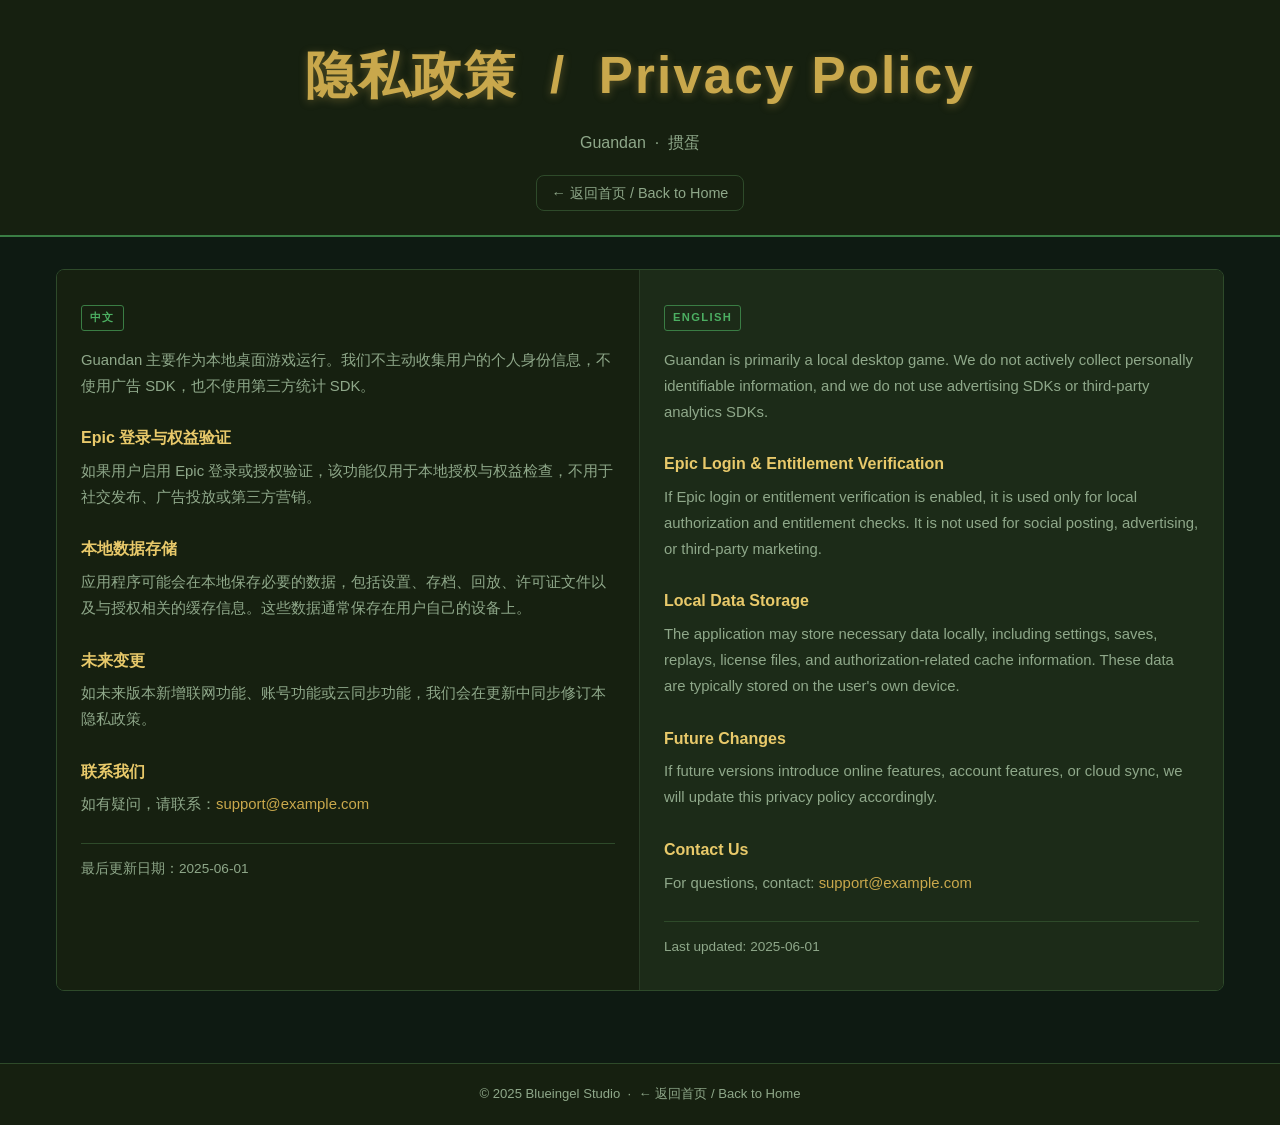
==== privacy.html @ f44f0545 "Create Guandan static website for GitHub Pages Agent-Logs-Url: https://github.com/shupengzhu/blueing" ====
<!DOCTYPE html>
<html lang="zh-CN">
<head>
  <meta charset="UTF-8" />
  <meta name="viewport" content="width=device-width, initial-scale=1.0" />
  <meta name="description" content="Guandan 掼蛋隐私政策 – Privacy Policy for the Guandan desktop game." />
  <title>隐私政策 / Privacy Policy – Guandan</title>
  <link rel="stylesheet" href="styles.css" />
  <link rel="icon" type="image/svg+xml" href="favicon.svg" />
</head>
<body>

  <!-- ── Site Header ──────────────────────────────────────── -->
  <header class="site-header">
    <div class="game-title">隐私政策 &nbsp;/&nbsp; Privacy Policy</div>
    <p class="game-subtitle">Guandan &nbsp;·&nbsp; 掼蛋</p>
    <nav>
      <a href="index.html">← 返回首页 / Back to Home</a>
    </nav>
  </header>

  <!-- ── Main two-column content ──────────────────────────── -->
  <main class="main-wrapper">
    <div class="bilingual-grid">

      <!-- ══ LEFT – Chinese ══════════════════════════════════ -->
      <div class="col-zh">
        <span class="col-lang-label">中文</span>

        <div class="privacy-section">
          <p>
            Guandan 主要作为本地桌面游戏运行。我们不主动收集用户的个人身份信息，不使用广告 SDK，也不使用第三方统计 SDK。
          </p>
        </div>

        <div class="privacy-section">
          <h3>Epic 登录与权益验证</h3>
          <p>
            如果用户启用 Epic 登录或授权验证，该功能仅用于本地授权与权益检查，不用于社交发布、广告投放或第三方营销。
          </p>
        </div>

        <div class="privacy-section">
          <h3>本地数据存储</h3>
          <p>
            应用程序可能会在本地保存必要的数据，包括设置、存档、回放、许可证文件以及与授权相关的缓存信息。这些数据通常保存在用户自己的设备上。
          </p>
        </div>

        <div class="privacy-section">
          <h3>未来变更</h3>
          <p>
            如未来版本新增联网功能、账号功能或云同步功能，我们会在更新中同步修订本隐私政策。
          </p>
        </div>

        <div class="privacy-section">
          <h3>联系我们</h3>
          <p>
            如有疑问，请联系：<a href="mailto:support@example.com">support@example.com</a>
          </p>
        </div>

        <div class="last-updated">
          最后更新日期：2025-06-01
        </div>
      </div>
      <!-- ══ end LEFT ════════════════════════════════════════ -->

      <!-- ══ RIGHT – English ═════════════════════════════════ -->
      <div class="col-en">
        <span class="col-lang-label">English</span>

        <div class="privacy-section">
          <p>
            Guandan is primarily a local desktop game. We do not actively collect personally identifiable information, and we do not use advertising SDKs or third-party analytics SDKs.
          </p>
        </div>

        <div class="privacy-section">
          <h3>Epic Login &amp; Entitlement Verification</h3>
          <p>
            If Epic login or entitlement verification is enabled, it is used only for local authorization and entitlement checks. It is not used for social posting, advertising, or third-party marketing.
          </p>
        </div>

        <div class="privacy-section">
          <h3>Local Data Storage</h3>
          <p>
            The application may store necessary data locally, including settings, saves, replays, license files, and authorization-related cache information. These data are typically stored on the user's own device.
          </p>
        </div>

        <div class="privacy-section">
          <h3>Future Changes</h3>
          <p>
            If future versions introduce online features, account features, or cloud sync, we will update this privacy policy accordingly.
          </p>
        </div>

        <div class="privacy-section">
          <h3>Contact Us</h3>
          <p>
            For questions, contact: <a href="mailto:support@example.com">support@example.com</a>
          </p>
        </div>

        <div class="last-updated">
          Last updated: 2025-06-01
        </div>
      </div>
      <!-- ══ end RIGHT ═══════════════════════════════════════ -->

    </div>
  </main>

  <!-- ── Footer ───────────────────────────────────────────── -->
  <footer class="site-footer">
    <p>
      &copy; 2025 Blueingel Studio &nbsp;·&nbsp;
      <a href="index.html">← 返回首页 / Back to Home</a>
    </p>
  </footer>

</body>
</html>
---- styles.css ----
/* =========================================================
   Guandan – Shared Stylesheet
   Theme: dark background, green felt, gold accents
   Layout: two-column bilingual (ZH left / EN right)
   ========================================================= */

/* ── Reset & base ─────────────────────────────────────────── */
*, *::before, *::after {
  box-sizing: border-box;
  margin: 0;
  padding: 0;
}

:root {
  --bg:          #0e1a12;
  --surface:     #162010;
  --surface2:    #1c2b18;
  --border:      #2e4a2a;
  --gold:        #c9a84c;
  --gold-light:  #e8c96a;
  --green:       #3a7d44;
  --green-light: #4caf62;
  --text-main:   #e8e6e0;
  --text-muted:  #8fa88a;
  --text-en:     #d4d0c4;
  --divider:     #2a3d26;
  --radius:      8px;
  --font-zh:     "PingFang SC", "Microsoft YaHei", "Noto Sans SC", sans-serif;
  --font-en:     "Segoe UI", "Helvetica Neue", Arial, sans-serif;
}

html {
  font-size: 16px;
  scroll-behavior: smooth;
}

body {
  background-color: var(--bg);
  color: var(--text-main);
  font-family: var(--font-en);
  line-height: 1.7;
  min-height: 100vh;
  display: flex;
  flex-direction: column;
}

a {
  color: var(--gold);
  text-decoration: none;
}
a:hover {
  color: var(--gold-light);
  text-decoration: underline;
}

/* ── Site header ──────────────────────────────────────────── */
.site-header {
  background: var(--surface);
  border-bottom: 2px solid var(--green);
  padding: 2rem 1.5rem 1.5rem;
  text-align: center;
}

.site-header .game-title {
  font-size: clamp(2rem, 5vw, 3.2rem);
  font-weight: 700;
  letter-spacing: 0.04em;
  color: var(--gold);
  font-family: var(--font-zh);
  text-shadow: 0 2px 8px rgba(201, 168, 76, 0.35);
}

.site-header .game-subtitle {
  margin-top: 0.6rem;
  font-size: clamp(0.85rem, 2vw, 1rem);
  color: var(--text-muted);
  max-width: 700px;
  margin-left: auto;
  margin-right: auto;
}

.site-header nav {
  margin-top: 1.2rem;
  display: flex;
  justify-content: center;
  gap: 1.5rem;
  flex-wrap: wrap;
  font-size: 0.9rem;
}

.site-header nav a {
  color: var(--text-muted);
  border: 1px solid var(--border);
  padding: 0.3rem 0.9rem;
  border-radius: var(--radius);
  transition: color 0.2s, border-color 0.2s;
}
.site-header nav a:hover {
  color: var(--gold);
  border-color: var(--gold);
  text-decoration: none;
}

/* ── Main two-column layout ───────────────────────────────── */
.main-wrapper {
  flex: 1;
  width: 100%;
  max-width: 1200px;
  margin: 0 auto;
  padding: 2rem 1rem;
}

.bilingual-grid {
  display: grid;
  grid-template-columns: 1fr 1fr;
  gap: 0;
  border: 1px solid var(--border);
  border-radius: var(--radius);
  overflow: hidden;
}

/* Left column – Chinese */
.col-zh {
  background: var(--surface);
  border-right: 1px solid var(--divider);
  padding: 2rem 1.5rem;
  font-family: var(--font-zh);
}

/* Right column – English */
.col-en {
  background: var(--surface2);
  padding: 2rem 1.5rem;
  font-family: var(--font-en);
  color: var(--text-en);
}

/* Column header label */
.col-lang-label {
  display: inline-block;
  font-size: 0.7rem;
  font-weight: 700;
  letter-spacing: 0.12em;
  text-transform: uppercase;
  color: var(--green-light);
  border: 1px solid var(--green);
  border-radius: 3px;
  padding: 0.15rem 0.5rem;
  margin-bottom: 1rem;
}

/* ── Sections within a column ─────────────────────────────── */
.col-section {
  margin-bottom: 2rem;
}

.col-section:last-child {
  margin-bottom: 0;
}

.col-section h2 {
  font-size: 1.15rem;
  font-weight: 700;
  color: var(--gold);
  border-left: 3px solid var(--green);
  padding-left: 0.6rem;
  margin-bottom: 0.8rem;
}

.col-section p {
  font-size: 0.95rem;
  color: var(--text-muted);
  margin-bottom: 0.6rem;
}

/* Hero intro paragraph */
.intro-text {
  font-size: 1rem;
  color: var(--text-main);
  margin-bottom: 1rem;
  line-height: 1.8;
}

/* ── Feature list ─────────────────────────────────────────── */
.feature-list {
  list-style: none;
  padding: 0;
  display: flex;
  flex-direction: column;
  gap: 0.5rem;
}

.feature-list li {
  display: flex;
  align-items: flex-start;
  gap: 0.6rem;
  font-size: 0.95rem;
  color: var(--text-main);
}

.feature-list li::before {
  content: "♦";
  color: var(--green-light);
  font-size: 0.75rem;
  margin-top: 0.3rem;
  flex-shrink: 0;
}

.feature-list .badge-wip {
  font-size: 0.72rem;
  color: var(--text-muted);
  border: 1px solid var(--border);
  border-radius: 3px;
  padding: 0.1rem 0.35rem;
  white-space: nowrap;
}

/* ── Note / info box ──────────────────────────────────────── */
.note-box {
  background: rgba(58, 125, 68, 0.08);
  border: 1px solid var(--border);
  border-left: 3px solid var(--green);
  border-radius: var(--radius);
  padding: 0.9rem 1rem;
  font-size: 0.9rem;
  color: var(--text-muted);
  line-height: 1.65;
}

/* ── Support block ────────────────────────────────────────── */
.support-block {
  background: var(--surface2);
  border: 1px solid var(--border);
  border-radius: var(--radius);
  padding: 0.9rem 1rem;
  font-size: 0.9rem;
  color: var(--text-muted);
}

.col-zh .support-block {
  background: var(--surface);
}

.support-block a {
  color: var(--gold);
}

/* ── Notice bar (three statements) ───────────────────────── */
.notice-bar {
  width: 100%;
  max-width: 1200px;
  margin: 0 auto 0;
  padding: 0 1rem;
}

.notice-bar-inner {
  background: rgba(58, 125, 68, 0.08);
  border: 1px solid var(--border);
  border-radius: var(--radius);
  padding: 1rem 1.5rem;
  display: grid;
  grid-template-columns: 1fr 1fr;
  gap: 0;
}

.notice-bar-zh,
.notice-bar-en {
  padding: 0 1rem;
}

.notice-bar-zh {
  border-right: 1px solid var(--divider);
  font-family: var(--font-zh);
  font-size: 0.85rem;
  color: var(--text-muted);
}

.notice-bar-en {
  font-family: var(--font-en);
  font-size: 0.85rem;
  color: var(--text-muted);
}

.notice-bar ul {
  list-style: none;
  padding: 0;
  margin: 0;
  display: flex;
  flex-direction: column;
  gap: 0.3rem;
}

.notice-bar ul li::before {
  content: "· ";
  color: var(--green-light);
}

/* ── Site footer ──────────────────────────────────────────── */
.site-footer {
  background: var(--surface);
  border-top: 1px solid var(--border);
  text-align: center;
  padding: 1.2rem 1rem;
  font-size: 0.82rem;
  color: var(--text-muted);
  margin-top: 2.5rem;
}

.site-footer a {
  color: var(--text-muted);
}
.site-footer a:hover {
  color: var(--gold);
}

/* ── Back link ────────────────────────────────────────────── */
.back-link {
  display: inline-block;
  margin: 0 1rem 1rem;
  font-size: 0.88rem;
  color: var(--text-muted);
}
.back-link:hover {
  color: var(--gold);
}

/* ── Privacy page sections ────────────────────────────────── */
.privacy-section {
  margin-bottom: 1.6rem;
}

.privacy-section h3 {
  font-size: 1rem;
  font-weight: 700;
  color: var(--gold-light);
  margin-bottom: 0.4rem;
}

.privacy-section p {
  font-size: 0.93rem;
  color: var(--text-muted);
  line-height: 1.75;
}

.last-updated {
  font-size: 0.85rem;
  color: var(--text-muted);
  border-top: 1px solid var(--border);
  padding-top: 0.8rem;
  margin-top: 1.2rem;
}

/* ── Responsive – stack columns on narrow screens ─────────── */
@media (max-width: 720px) {
  .bilingual-grid {
    grid-template-columns: 1fr;
  }

  .col-zh {
    border-right: none;
    border-bottom: 2px solid var(--divider);
  }

  .notice-bar-inner {
    grid-template-columns: 1fr;
  }

  .notice-bar-zh {
    border-right: none;
    border-bottom: 1px solid var(--divider);
    padding-bottom: 0.75rem;
    margin-bottom: 0.75rem;
  }
}
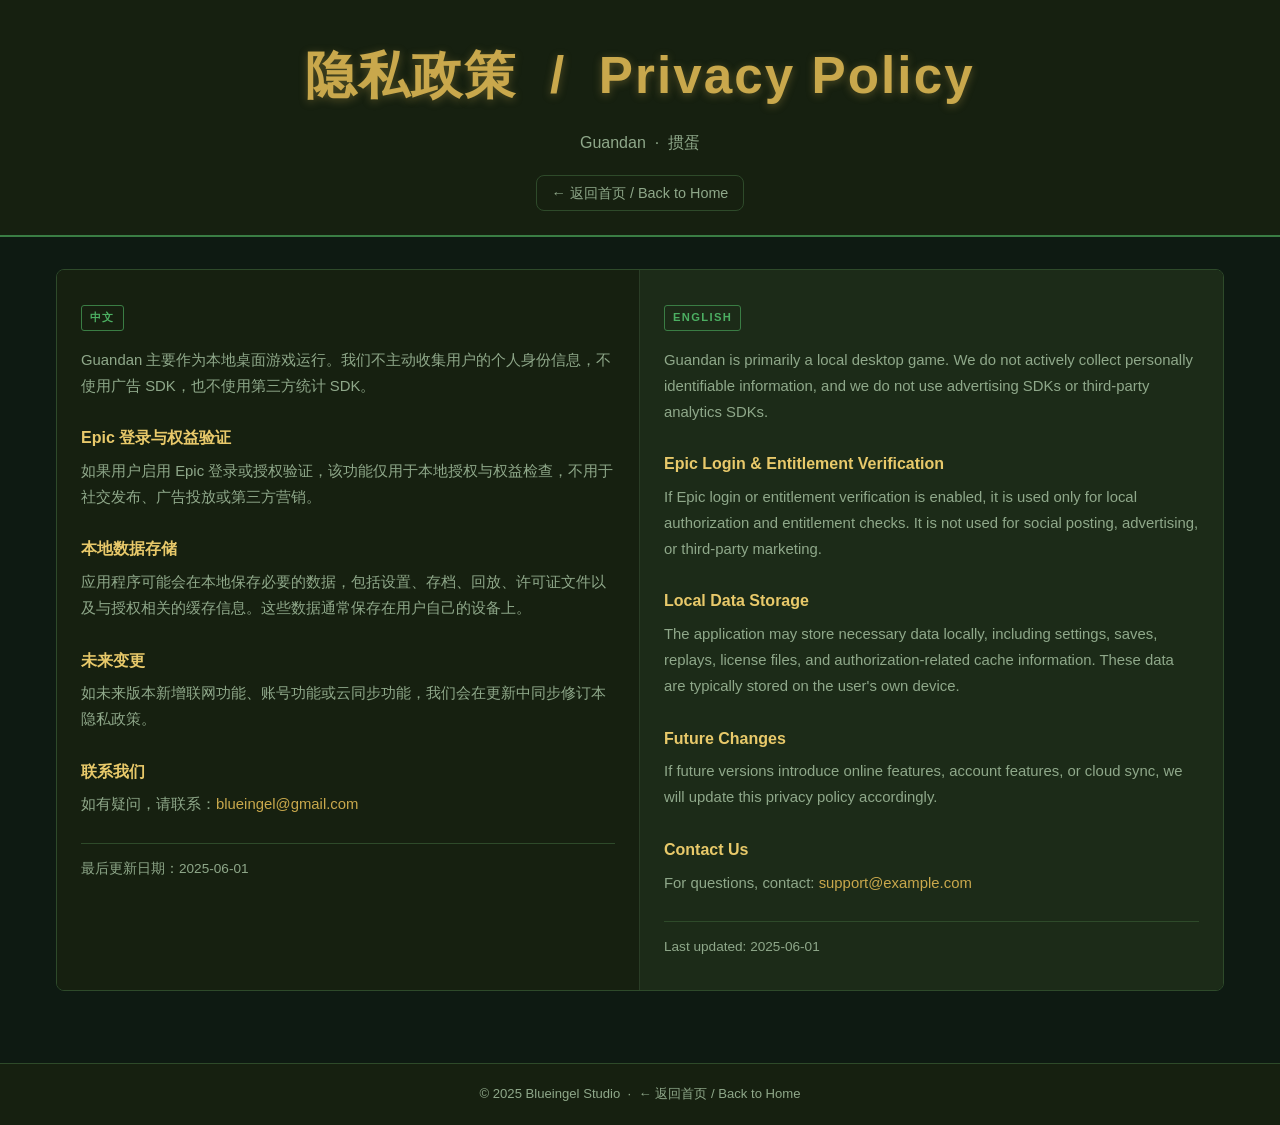
==== commit e2603370: "Update contact email in privacy section" ====
--- a/privacy.html
+++ b/privacy.html
@@ -57,7 +57,7 @@
         <div class="privacy-section">
           <h3>联系我们</h3>
           <p>
-            如有疑问，请联系：<a href="mailto:support@example.com">support@example.com</a>
+            如有疑问，请联系：<a href="mailto:blueingel@gmail.com">blueingel@gmail.com</a>
           </p>
         </div>
 
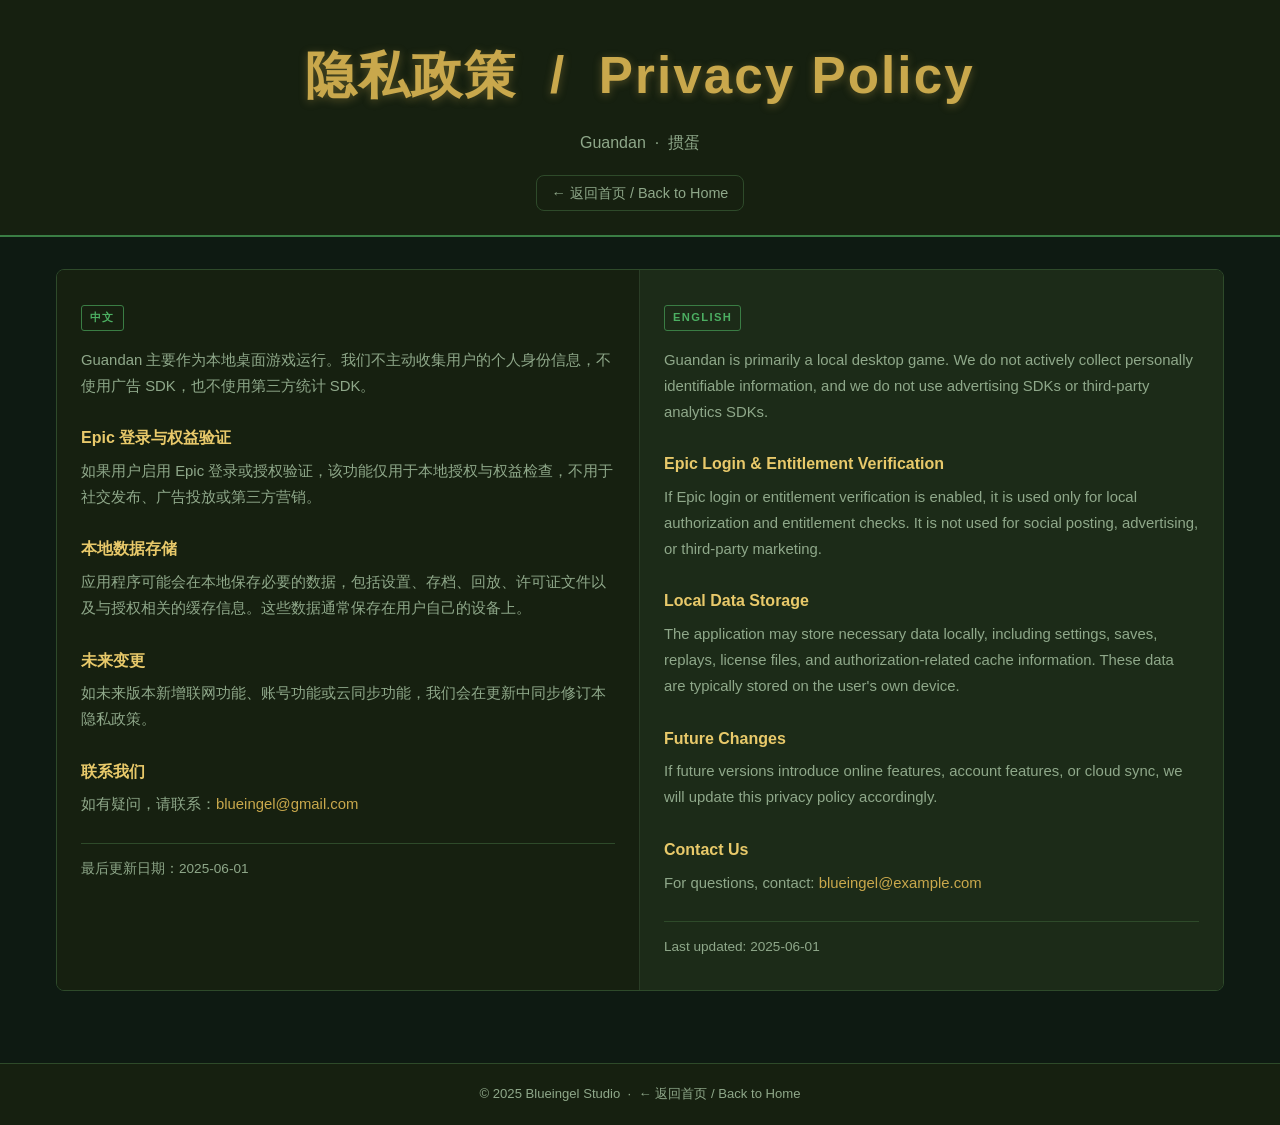
==== commit e6039299: "Update contact email in privacy section" ====
--- a/privacy.html
+++ b/privacy.html
@@ -101,7 +101,7 @@
         <div class="privacy-section">
           <h3>Contact Us</h3>
           <p>
-            For questions, contact: <a href="mailto:support@example.com">support@example.com</a>
+            For questions, contact: <a href="mailto:blueingel@gmail.com">blueingel@example.com</a>
           </p>
         </div>
 
